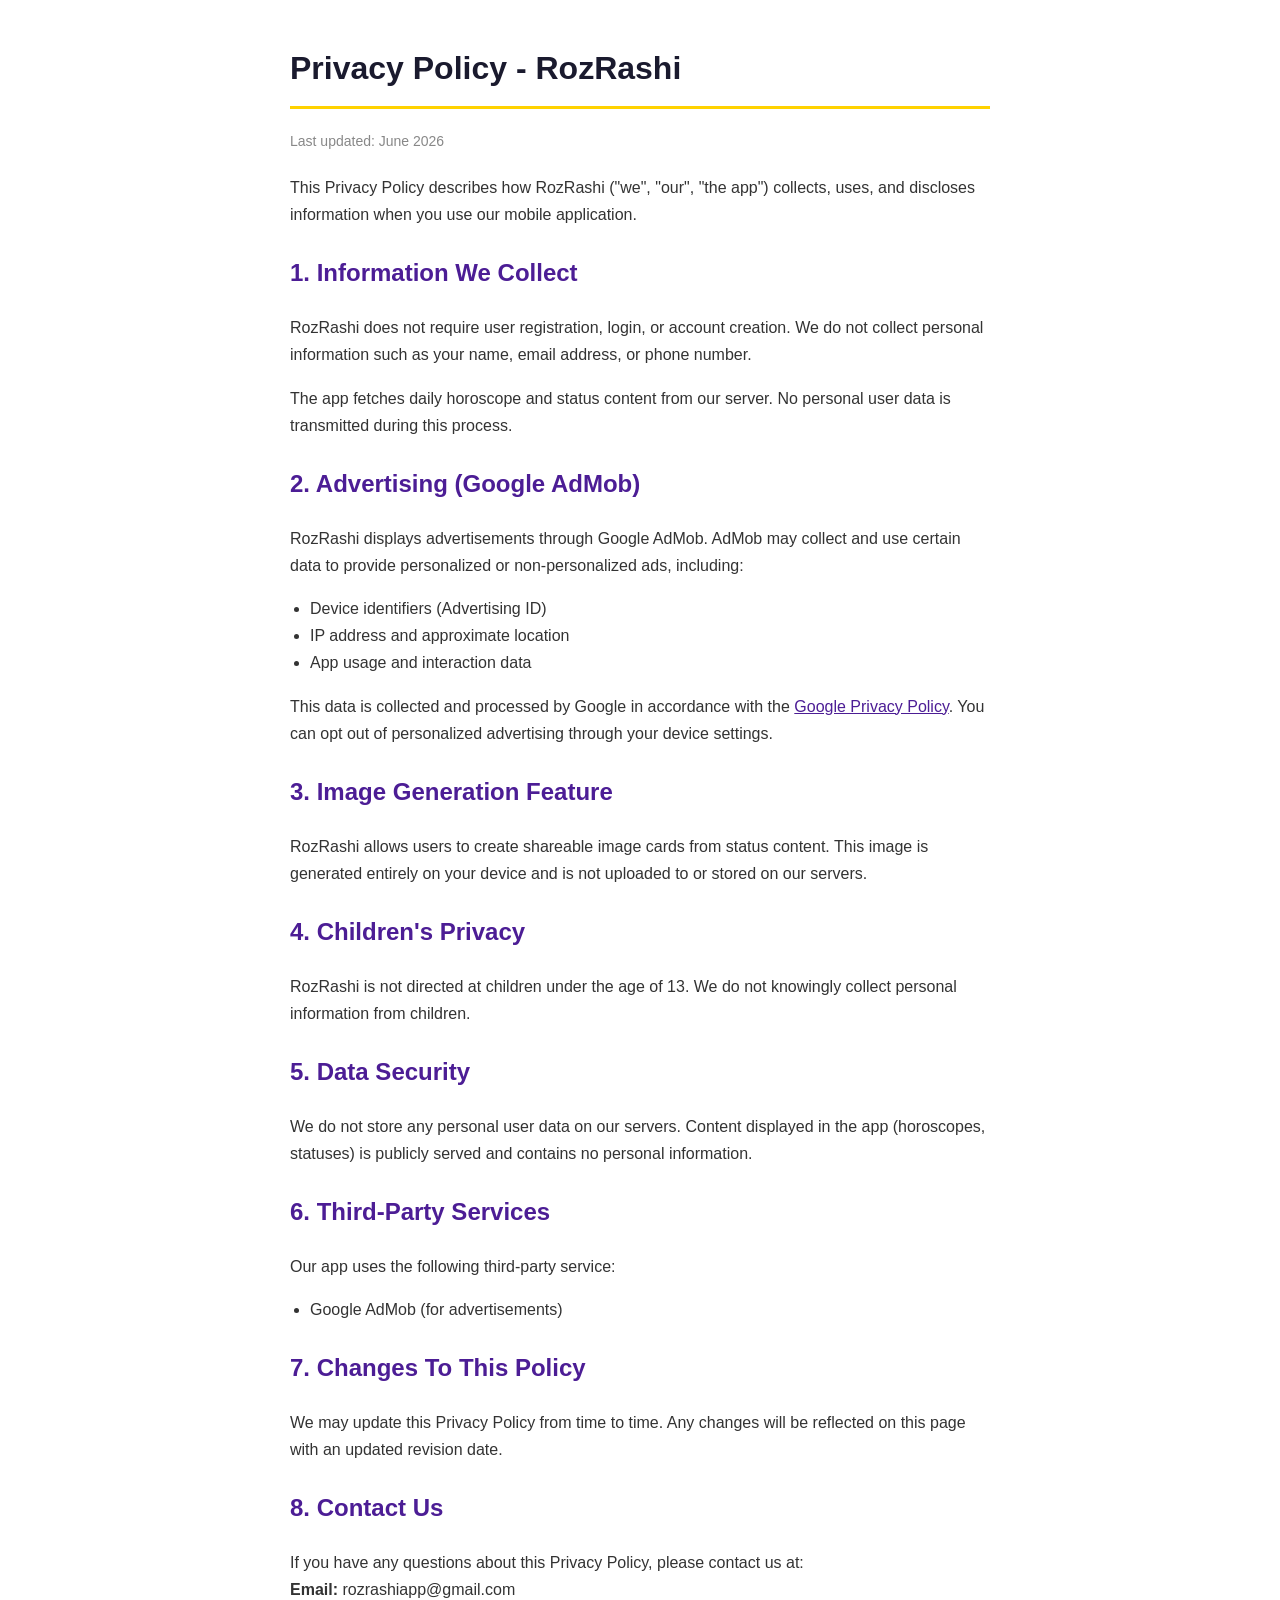
==== templates/privacy.html @ b7b3014b "added privacy policy page" ====
<!DOCTYPE html>
<html lang="en">
<head>
    <meta charset="UTF-8">
    <meta name="viewport" content="width=device-width, initial-scale=1.0">
    <title>Privacy Policy - RozRashi</title>
    <style>
        body {
            font-family: Arial, sans-serif;
            max-width: 700px;
            margin: 0 auto;
            padding: 20px;
            line-height: 1.7;
            color: #333;
            background: #ffffff;
        }
        h1 {
            color: #1a1a2e;
            border-bottom: 3px solid #ffd200;
            padding-bottom: 10px;
        }
        h2 {
            color: #4c1d95;
            margin-top: 25px;
        }
        .updated {
            color: #888;
            font-size: 14px;
            margin-bottom: 20px;
        }
        ul {
            padding-left: 20px;
        }
        a {
            color: #4c1d95;
        }
    </style>
</head>
<body>

<h1>Privacy Policy - RozRashi</h1>
<p class="updated">Last updated: June 2026</p>

<p>
This Privacy Policy describes how RozRashi ("we", "our", "the app")
collects, uses, and discloses information when you use our
mobile application.
</p>

<h2>1. Information We Collect</h2>
<p>
RozRashi does not require user registration, login, or account
creation. We do not collect personal information such as your
name, email address, or phone number.
</p>
<p>
The app fetches daily horoscope and status content from our
server. No personal user data is transmitted during this process.
</p>

<h2>2. Advertising (Google AdMob)</h2>
<p>
RozRashi displays advertisements through Google AdMob. AdMob may
collect and use certain data to provide personalized or
non-personalized ads, including:
</p>
<ul>
    <li>Device identifiers (Advertising ID)</li>
    <li>IP address and approximate location</li>
    <li>App usage and interaction data</li>
</ul>
<p>
This data is collected and processed by Google in accordance with
the
<a href="https://policies.google.com/privacy" target="_blank">
Google Privacy Policy</a>.
You can opt out of personalized advertising through your device
settings.
</p>

<h2>3. Image Generation Feature</h2>
<p>
RozRashi allows users to create shareable image cards from status
content. This image is generated entirely on your device and is
not uploaded to or stored on our servers.
</p>

<h2>4. Children's Privacy</h2>
<p>
RozRashi is not directed at children under the age of 13. We do
not knowingly collect personal information from children.
</p>

<h2>5. Data Security</h2>
<p>
We do not store any personal user data on our servers. Content
displayed in the app (horoscopes, statuses) is publicly served
and contains no personal information.
</p>

<h2>6. Third-Party Services</h2>
<p>
Our app uses the following third-party service:
</p>
<ul>
    <li>Google AdMob (for advertisements)</li>
</ul>

<h2>7. Changes To This Policy</h2>
<p>
We may update this Privacy Policy from time to time. Any changes
will be reflected on this page with an updated revision date.
</p>

<h2>8. Contact Us</h2>
<p>
If you have any questions about this Privacy Policy, please
contact us at:
<br>
<strong>Email:</strong> rozrashiapp@gmail.com
</p>

</body>
</html>
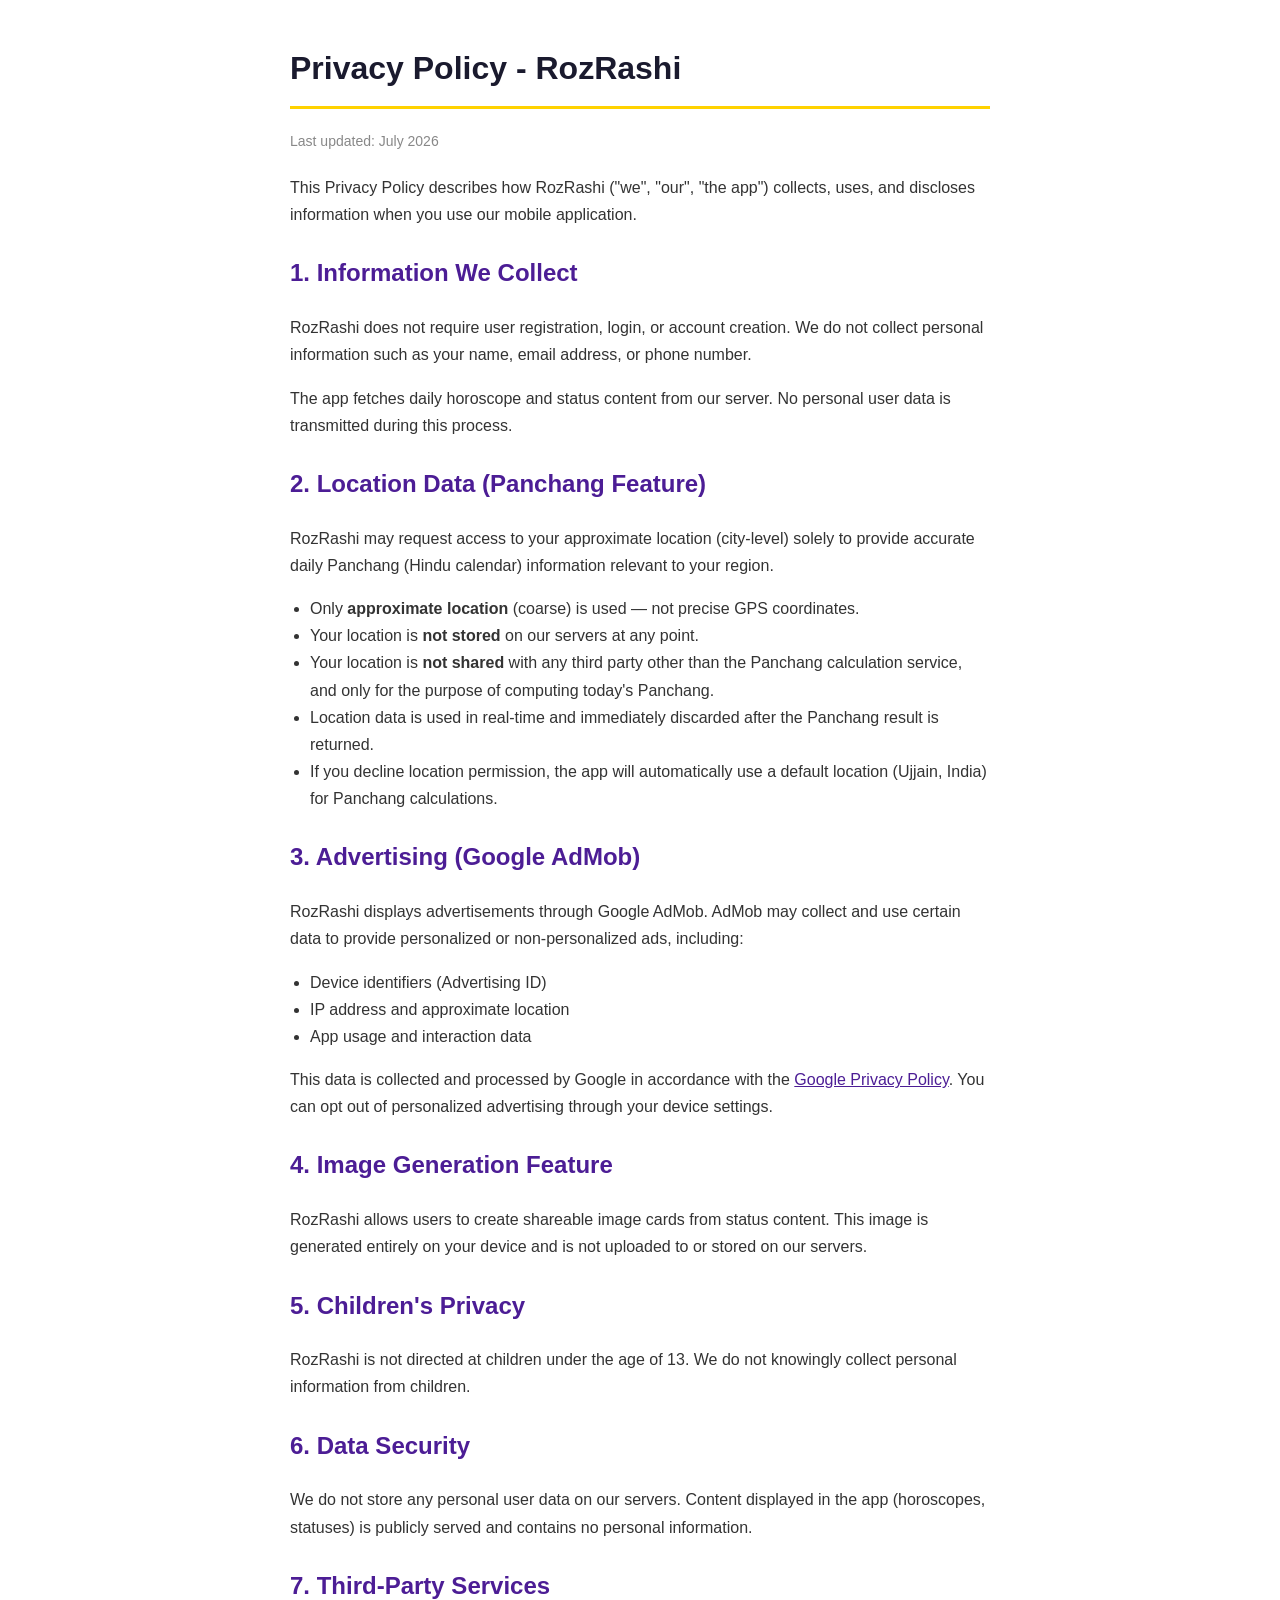
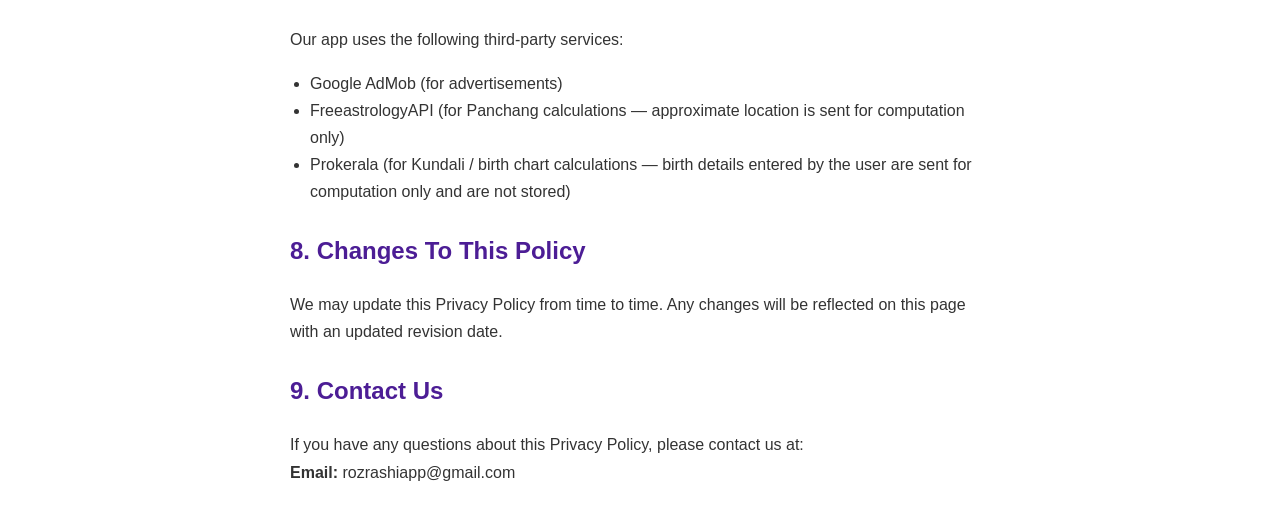
==== commit b5a7b1a9: "Update privacy policy, style fix, app improvements" ====
--- a/templates/privacy.html
+++ b/templates/privacy.html
@@ -39,7 +39,7 @@
 <body>
 
 <h1>Privacy Policy - RozRashi</h1>
-<p class="updated">Last updated: June 2026</p>
+<p class="updated">Last updated: July 2026</p>
 
 <p>
 This Privacy Policy describes how RozRashi ("we", "our", "the app")
@@ -58,7 +58,29 @@
 server. No personal user data is transmitted during this process.
 </p>
 
-<h2>2. Advertising (Google AdMob)</h2>
+<h2>2. Location Data (Panchang Feature)</h2>
+<p>
+RozRashi may request access to your approximate location
+(city-level) solely to provide accurate daily Panchang
+(Hindu calendar) information relevant to your region.
+</p>
+<ul>
+    <li>Only <strong>approximate location</strong> (coarse) is
+        used — not precise GPS coordinates.</li>
+    <li>Your location is <strong>not stored</strong> on our
+        servers at any point.</li>
+    <li>Your location is <strong>not shared</strong> with any
+        third party other than the Panchang calculation service,
+        and only for the purpose of computing today's Panchang.
+    </li>
+    <li>Location data is used in real-time and immediately
+        discarded after the Panchang result is returned.</li>
+    <li>If you decline location permission, the app will
+        automatically use a default location (Ujjain, India)
+        for Panchang calculations.</li>
+</ul>
+
+<h2>3. Advertising (Google AdMob)</h2>
 <p>
 RozRashi displays advertisements through Google AdMob. AdMob may
 collect and use certain data to provide personalized or
@@ -78,41 +100,46 @@
 settings.
 </p>
 
-<h2>3. Image Generation Feature</h2>
+<h2>4. Image Generation Feature</h2>
 <p>
 RozRashi allows users to create shareable image cards from status
 content. This image is generated entirely on your device and is
 not uploaded to or stored on our servers.
 </p>
 
-<h2>4. Children's Privacy</h2>
+<h2>5. Children's Privacy</h2>
 <p>
 RozRashi is not directed at children under the age of 13. We do
 not knowingly collect personal information from children.
 </p>
 
-<h2>5. Data Security</h2>
+<h2>6. Data Security</h2>
 <p>
 We do not store any personal user data on our servers. Content
 displayed in the app (horoscopes, statuses) is publicly served
 and contains no personal information.
 </p>
 
-<h2>6. Third-Party Services</h2>
+<h2>7. Third-Party Services</h2>
 <p>
-Our app uses the following third-party service:
+Our app uses the following third-party services:
 </p>
 <ul>
     <li>Google AdMob (for advertisements)</li>
+    <li>FreeastrologyAPI (for Panchang calculations —
+        approximate location is sent for computation only)</li>
+    <li>Prokerala (for Kundali / birth chart calculations —
+        birth details entered by the user are sent for
+        computation only and are not stored)</li>
 </ul>
 
-<h2>7. Changes To This Policy</h2>
+<h2>8. Changes To This Policy</h2>
 <p>
 We may update this Privacy Policy from time to time. Any changes
 will be reflected on this page with an updated revision date.
 </p>
 
-<h2>8. Contact Us</h2>
+<h2>9. Contact Us</h2>
 <p>
 If you have any questions about this Privacy Policy, please
 contact us at:
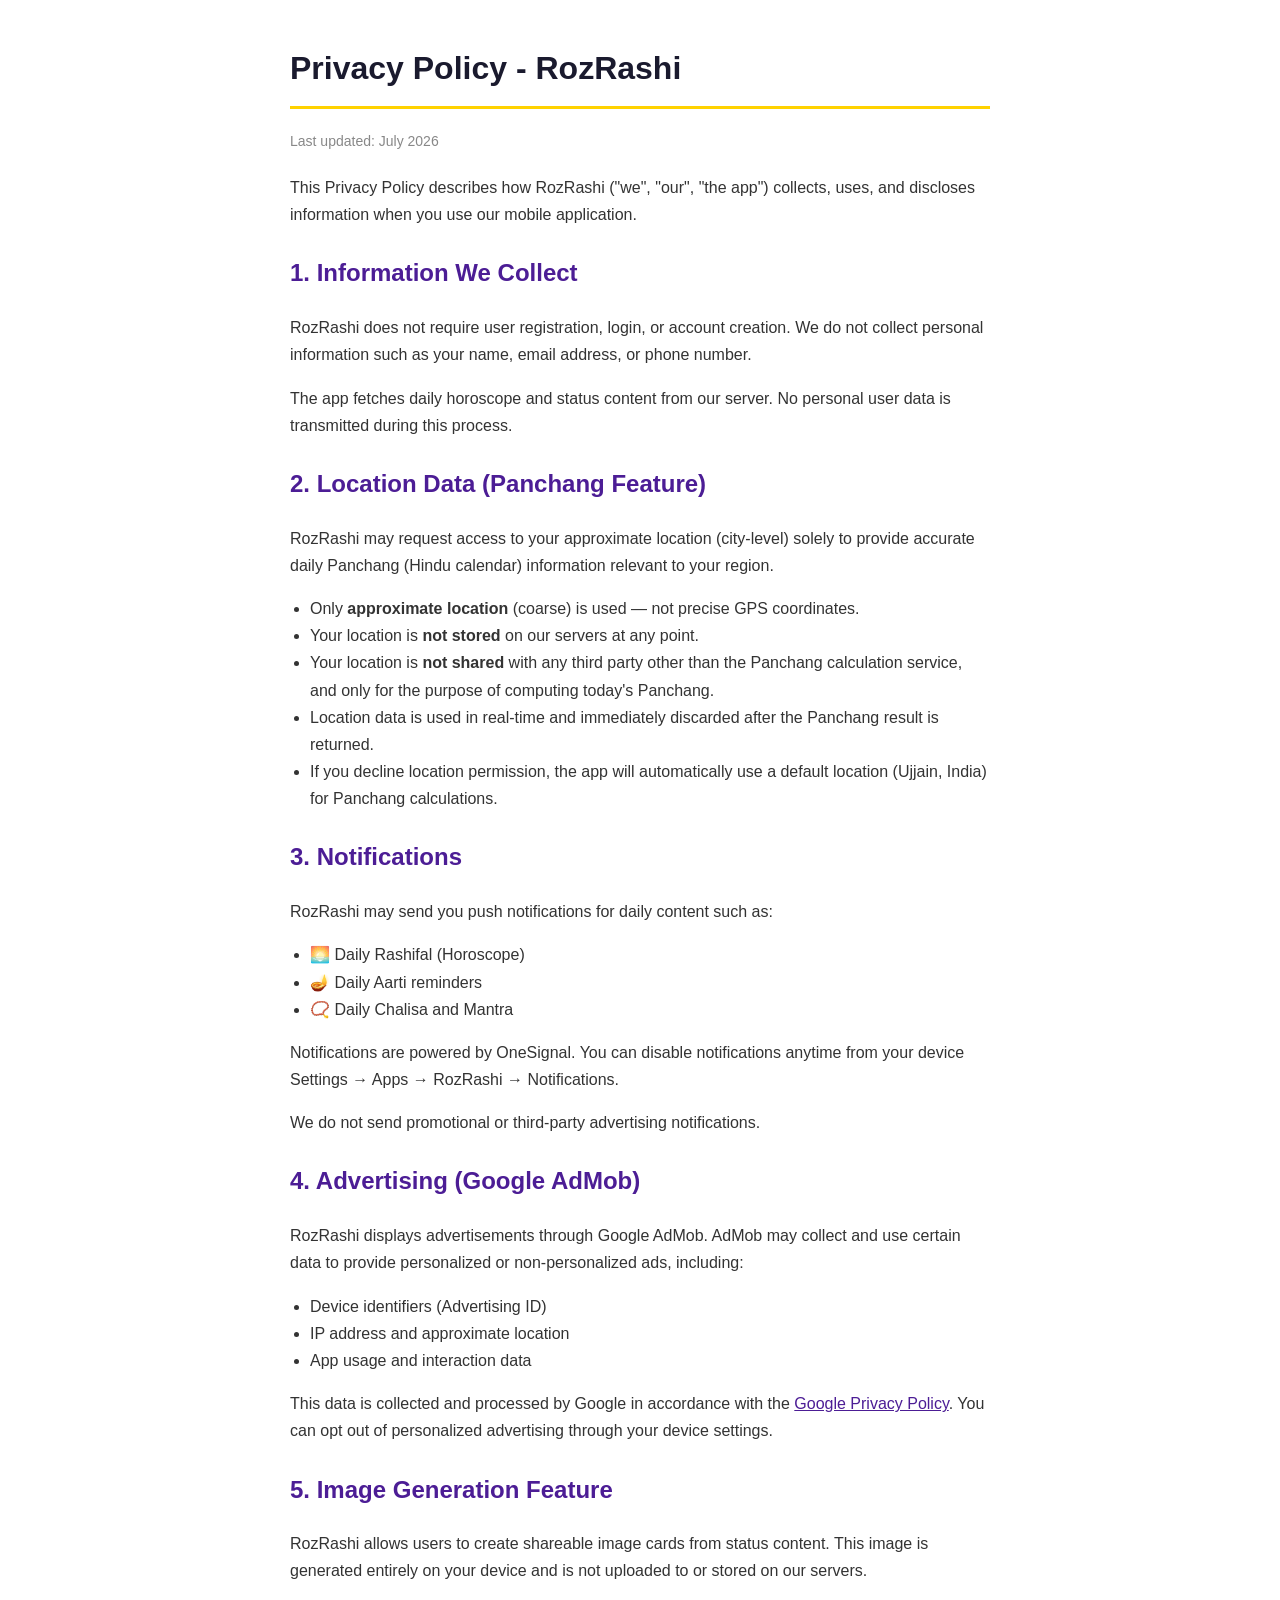
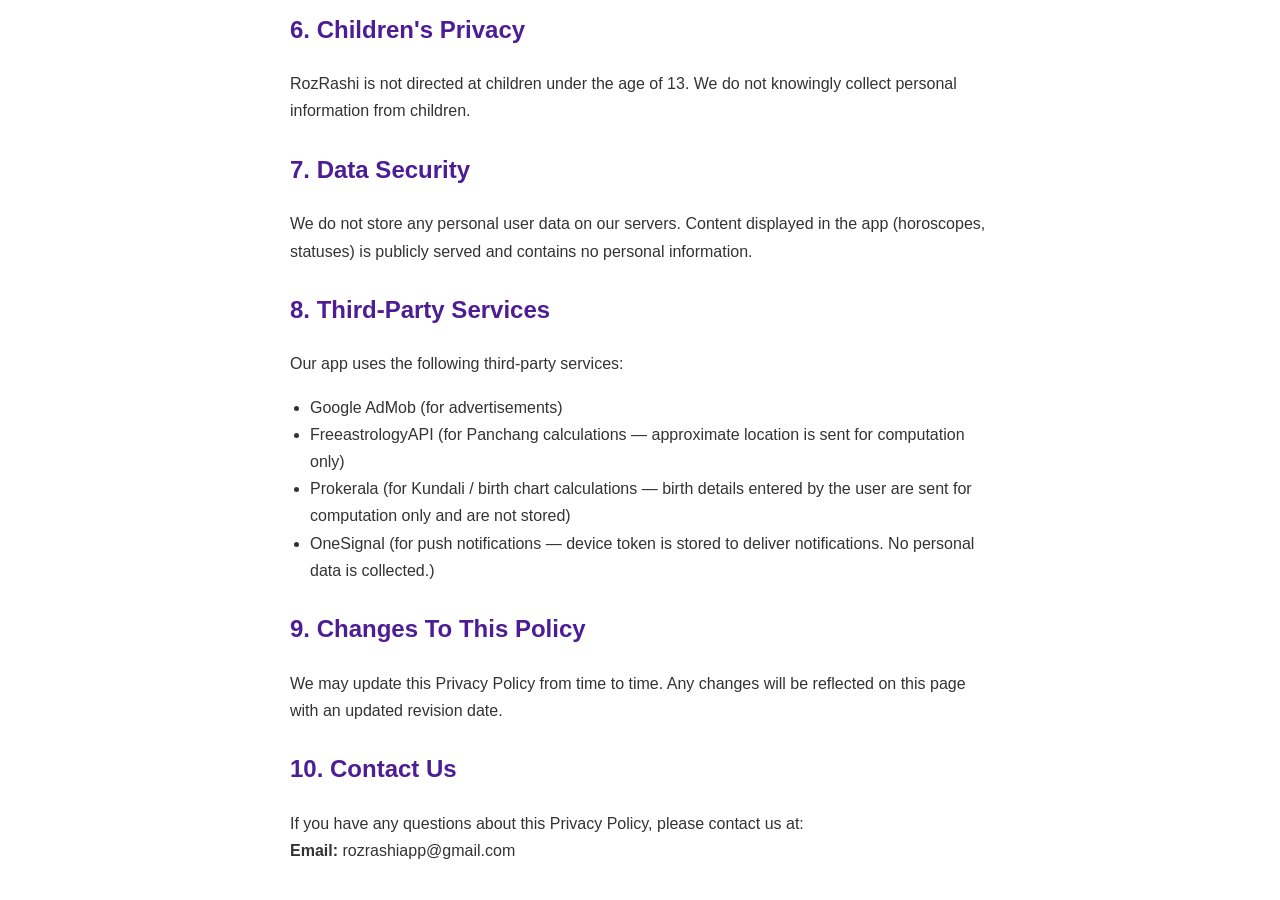
==== commit 7673e0ee: "Update privacy policy - add notifications section" ====
--- a/templates/privacy.html
+++ b/templates/privacy.html
@@ -80,7 +80,28 @@
         for Panchang calculations.</li>
 </ul>
 
-<h2>3. Advertising (Google AdMob)</h2>
+<h2>3. Notifications</h2>
+<p>
+    RozRashi may send you push notifications 
+    for daily content such as:
+</p>
+<ul>
+    <li>🌅 Daily Rashifal (Horoscope)</li>
+    <li>🪔 Daily Aarti reminders</li>
+    <li>📿 Daily Chalisa and Mantra</li>
+</ul>
+<p>
+    Notifications are powered by OneSignal. 
+    You can disable notifications anytime 
+    from your device Settings → Apps → 
+    RozRashi → Notifications.
+</p>
+<p>
+    We do not send promotional or 
+    third-party advertising notifications.
+</p>
+
+<h2>4. Advertising (Google AdMob)</h2>
 <p>
 RozRashi displays advertisements through Google AdMob. AdMob may
 collect and use certain data to provide personalized or
@@ -100,27 +121,27 @@
 settings.
 </p>
 
-<h2>4. Image Generation Feature</h2>
+<h2>5. Image Generation Feature</h2>
 <p>
 RozRashi allows users to create shareable image cards from status
 content. This image is generated entirely on your device and is
 not uploaded to or stored on our servers.
 </p>
 
-<h2>5. Children's Privacy</h2>
+<h2>6. Children's Privacy</h2>
 <p>
 RozRashi is not directed at children under the age of 13. We do
 not knowingly collect personal information from children.
 </p>
 
-<h2>6. Data Security</h2>
+<h2>7. Data Security</h2>
 <p>
 We do not store any personal user data on our servers. Content
 displayed in the app (horoscopes, statuses) is publicly served
 and contains no personal information.
 </p>
 
-<h2>7. Third-Party Services</h2>
+<h2>8. Third-Party Services</h2>
 <p>
 Our app uses the following third-party services:
 </p>
@@ -131,15 +152,19 @@
     <li>Prokerala (for Kundali / birth chart calculations —
         birth details entered by the user are sent for
         computation only and are not stored)</li>
+    <li>OneSignal (for push notifications — 
+        device token is stored to deliver 
+        notifications. No personal data 
+        is collected.)</li>
 </ul>
 
-<h2>8. Changes To This Policy</h2>
+<h2>9. Changes To This Policy</h2>
 <p>
 We may update this Privacy Policy from time to time. Any changes
 will be reflected on this page with an updated revision date.
 </p>
 
-<h2>9. Contact Us</h2>
+<h2>10. Contact Us</h2>
 <p>
 If you have any questions about this Privacy Policy, please
 contact us at:
